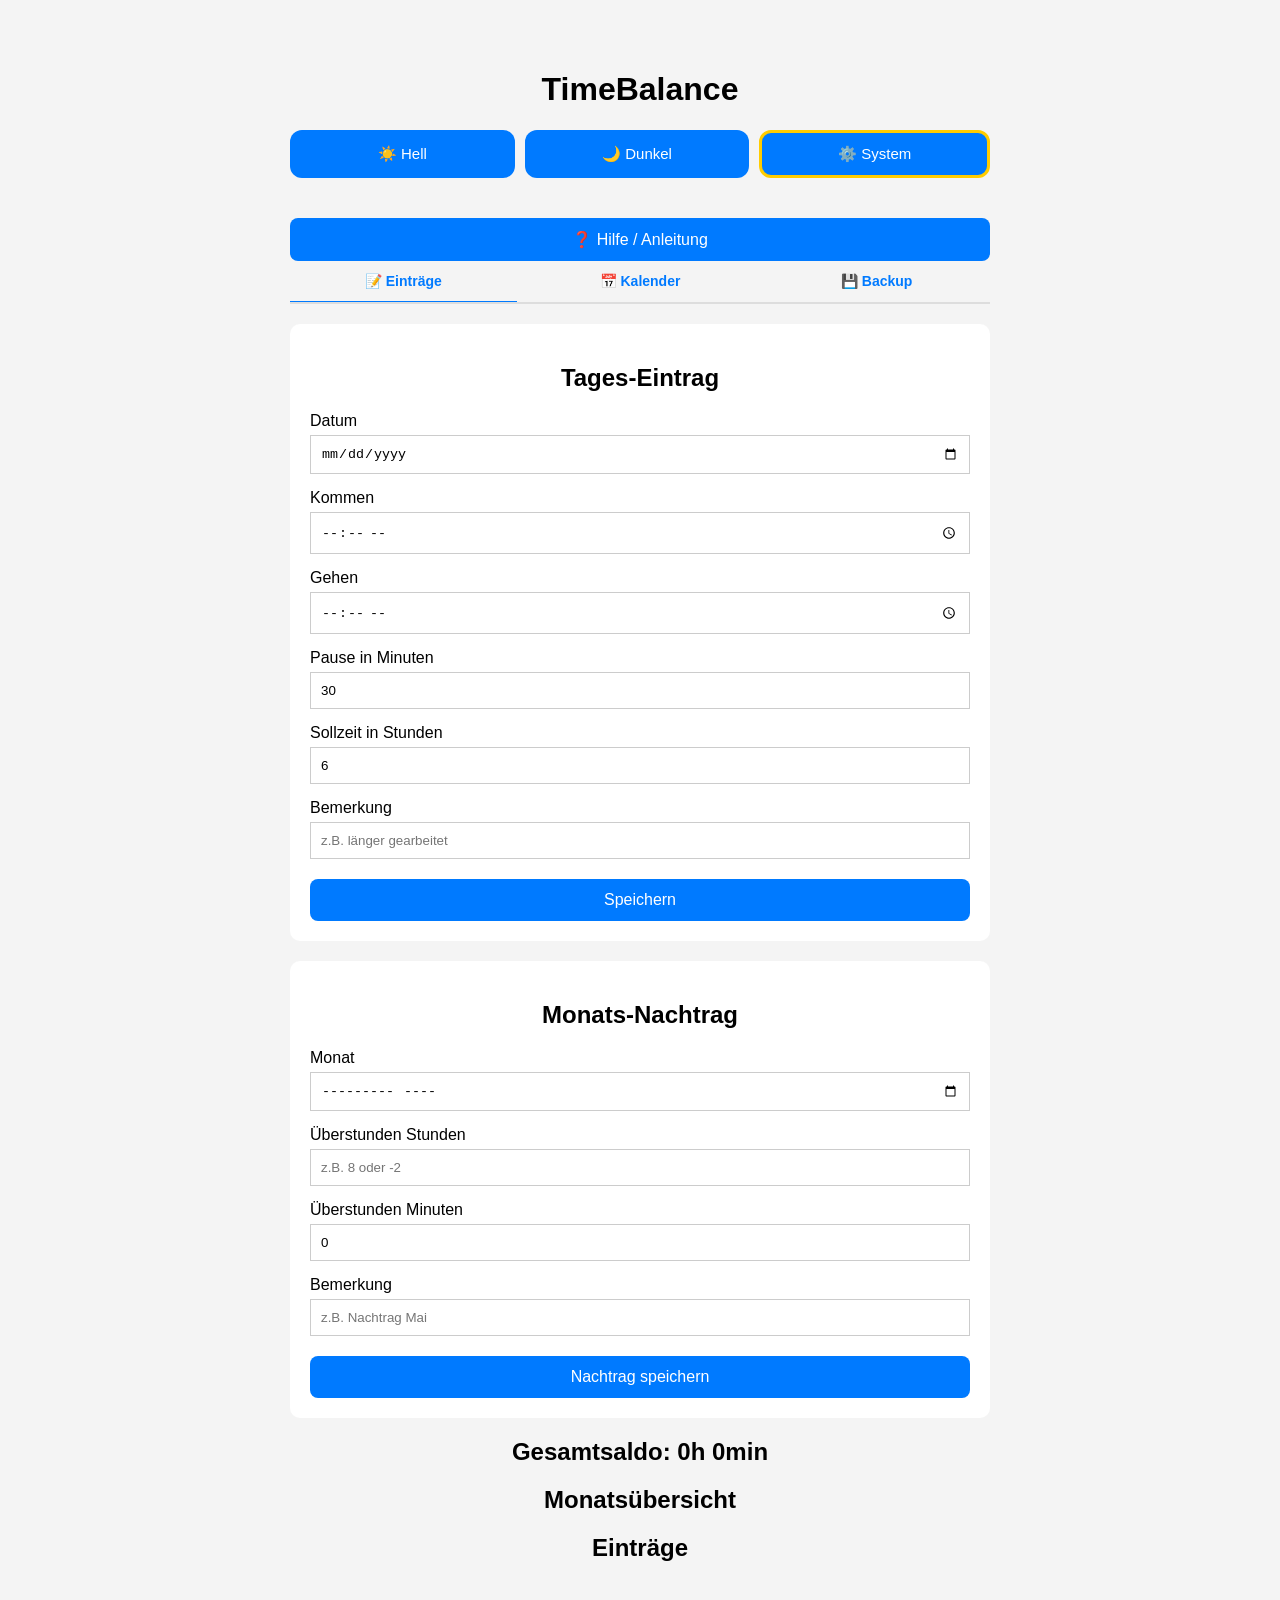
==== index.html @ 3b3cb882 "Update index.html" ====
<!DOCTYPE html>
<html lang="de">
<head>
    <meta charset="UTF-8">
    <meta name="viewport" content="width=device-width, initial-scale=1.0">
    <title>TimeBalance</title>

    <meta name="color-scheme" content="light dark">

    <link rel="icon" type="image/png" href="icon-192.png">
    <link rel="manifest" href="manifest.json">
    <meta name="theme-color" content="#007aff">

    <meta name="apple-mobile-web-app-capable" content="yes">
    <meta name="apple-mobile-web-app-title" content="TimeBalance">
    <link rel="apple-touch-icon" href="icon-192.png">

    <link rel="stylesheet" href="style.css">
</head>
<body>

    <h1>TimeBalance</h1>

    <div class="theme-switcher">
        <button type="button" class="theme-btn" data-theme-btn="light" onclick="setTheme('light')">
            ☀️ Hell
        </button>

        <button type="button" class="theme-btn" data-theme-btn="dark" onclick="setTheme('dark')">
            🌙 Dunkel
        </button>

        <button type="button" class="theme-btn" data-theme-btn="system" onclick="setTheme('system')">
            ⚙️ System
        </button>
    </div>

    <button onclick="hilfeAnzeigen()">❓ Hilfe / Anleitung</button>

    <div id="hilfeBox" style="display:none;">
        <h2>TimeBalance – Anleitung</h2>

        <h3>Tages-Eintrag</h3>
        <p>Datum, Kommen, Gehen, Pause und Sollzeit eintragen. TimeBalance berechnet automatisch die Überstunden.</p>

        <h3>Monats-Nachtrag</h3>
        <p>Wenn du nur die Monatssumme kennst, trage Stunden und Minuten getrennt ein.</p>
        <p><b>Beispiel:</b> Stunden 8 und Minuten 15 ergibt 8h 15min.</p>
        <p><b>Minus-Beispiel:</b> Stunden -2 und Minuten 30 ergibt -2h 30min.</p>

        <h3>Bearbeiten / Löschen</h3>
        <p>Tages-Einträge kannst du bearbeiten. Monats-Nachträge bitte löschen und neu anlegen.</p>

        <h3>Backup</h3>
        <p>Mit „Daten exportieren" sicherst du deine Daten als JSON-Datei.</p>
        <p>Auf dem iPhone öffnet sich das Teilen-Menü. Wähle z. B. „In Dateien sichern".</p>
        <p>Beim Import ersetzt die Backup-Datei die aktuellen Daten.</p>

        <h3>Kalender-Ansicht</h3>
        <p>Im Reiter "Kalender" kannst du alle Einträge eines Monats als Kalender-Grid sehen.</p>
        <p>🟢 Grün = Überstunden | 🔴 Rot = Minus | 💛 Gelb = Nachtrag</p>
        <p>Klick auf einen Tag um Details zu sehen.</p>

        <p><b>Version:</b> 1.3</p>

        <button onclick="hilfeAusblenden()">Schließen</button>
    </div>

    <div class="tabs">
        <button class="tab-btn active" onclick="switchTab('eintrag-tab', this)">📝 Einträge</button>
        <button class="tab-btn" onclick="switchTab('kalender-tab', this)">📅 Kalender</button>
        <button class="tab-btn" onclick="switchTab('backup-tab', this)">💾 Backup</button>
    </div>

    <div id="eintrag-tab" class="tab-content active">
        <div class="card">
            <h2>Tages-Eintrag</h2>

            <label>Datum</label>
            <input type="date" id="datum">

            <label>Kommen</label>
            <input type="time" id="kommen">

            <label>Gehen</label>
            <input type="time" id="gehen">

            <label>Pause in Minuten</label>
            <input type="number" id="pause" value="30">

            <label>Sollzeit in Stunden</label>
            <input type="number" id="sollzeit" step="0.01" value="6">

            <label>Bemerkung</label>
            <input type="text" id="bemerkung" placeholder="z.B. länger gearbeitet">

            <button id="speichernButton" onclick="speichern()">Speichern</button>
        </div>

        <div class="card">
            <h2>Monats-Nachtrag</h2>

            <label>Monat</label>
            <input type="month" id="nachtragMonat">

            <label>Überstunden Stunden</label>
            <input type="number" id="nachtragStunden" placeholder="z.B. 8 oder -2">

            <label>Überstunden Minuten</label>
            <input type="number" id="nachtragMinuten" min="0" max="59" value="0">

            <label>Bemerkung</label>
            <input type="text" id="nachtragBemerkung" placeholder="z.B. Nachtrag Mai">

            <button onclick="monatsNachtragSpeichern()">Nachtrag speichern</button>
        </div>

        <h2>Gesamtsaldo: <span id="saldo">0h 0min</span></h2>

        <h2>Monatsübersicht</h2>
        <div id="monatsuebersicht"></div>

        <h2>Einträge</h2>
        <div id="liste"></div>
    </div>

    <div id="kalender-tab" class="tab-content">
        <div class="card">
            <div class="kalender-header">
                <button class="nav-btn" onclick="vorherMonat()">⬅️</button>
                <h2 id="kalenderTitel">Juni 2026</h2>
                <button class="nav-btn" onclick="naechsterMonat()">➡️</button>
            </div>

            <div class="kalender-wochentage">
                <div class="wochentag">Mo</div>
                <div class="wochentag">Di</div>
                <div class="wochentag">Mi</div>
                <div class="wochentag">Do</div>
                <div class="wochentag">Fr</div>
                <div class="wochentag">Sa</div>
                <div class="wochentag">So</div>
            </div>

            <div id="kalender" class="kalender-grid"></div>
        </div>

        <div id="kalenderDetails" class="kalender-details-modal" style="display:none;">
            <div class="kalender-details-content">
                <h3>Details für <span id="selectedDate"></span></h3>
                <div id="selectedDateDetails"></div>
                <button onclick="closeDetails()">Zurück</button>
            </div>
        </div>
    </div>

    <div id="backup-tab" class="tab-content">
        <div class="card">
            <h2>Backup</h2>

            <button onclick="exportieren()">Daten exportieren</button>
            <button onclick="pdfAnsicht()">📄 PDF / Bericht anzeigen</button>

            <label>Backup importieren</label>
            <input type="file" id="importDatei" accept=".json,application/json" onchange="importieren(event)">
        </div>
    </div>

    <script src="app.js"></script>

    <script>
        if ('serviceWorker' in navigator) {
            navigator.serviceWorker.register('./service-worker.js');
        }
    </script>

</body>
</html>
---- style.css ----
:root {
    color-scheme: light dark;
}

html[data-theme="light"] {
    color-scheme: light;
}

html[data-theme="dark"] {
    color-scheme: dark;
}

body {
    font-family: Arial, sans-serif;
    max-width: 700px;
    margin: 30px auto;
    background: #f4f4f4;
    color: #000000;
    padding: 20px;
}

h1,
h2 {
    text-align: center;
}

.card,
.eintrag,
#hilfeBox {
    background: white;
    color: #000000;
    padding: 20px;
    border-radius: 10px;
    margin-bottom: 20px;
}

label {
    display: block;
    margin-top: 15px;
}

input,
select,
textarea {
    width: 100%;
    padding: 10px;
    margin-top: 5px;
    box-sizing: border-box;
    background: #ffffff;
    color: #000000;
    border: 1px solid #cccccc;
}

button {
    margin-top: 20px;
    width: 100%;
    padding: 12px;
    background: #007aff;
    color: white;
    border: none;
    border-radius: 8px;
    font-size: 16px;
    cursor: pointer;
}

button:active {
    opacity: 0.8;
}

.plus {
    color: green;
}

.minus {
    color: red;
}

/* Theme Buttons */

.theme-switcher {
    display: flex;
    gap: 10px;
    margin-bottom: 20px;
}

.theme-btn {
    flex: 1;
    margin-top: 0;
    padding: 12px;
    background: #007aff;
    color: white;
    border-radius: 12px;
    font-size: 15px;
}

.theme-active {
    border: 3px solid #ffcc00;
}

/* Hell erzwingen */

html[data-theme="light"] body {
    background: #f4f4f4;
    color: #000000;
}

html[data-theme="light"] h1,
html[data-theme="light"] h2,
html[data-theme="light"] h3,
html[data-theme="light"] label,
html[data-theme="light"] p,
html[data-theme="light"] span,
html[data-theme="light"] strong {
    color: #000000 !important;
}

html[data-theme="light"] .card,
html[data-theme="light"] .eintrag,
html[data-theme="light"] #hilfeBox {
    background: #ffffff !important;
    color: #000000 !important;
}

html[data-theme="light"] input,
html[data-theme="light"] select,
html[data-theme="light"] textarea {
    background: #ffffff !important;
    color: #000000 !important;
    border: 1px solid #cccccc;
}

html[data-theme="light"] input::placeholder {
    color: #999999;
}

/* Dunkel erzwingen */

html[data-theme="dark"] body {
    background: #121212;
    color: #ffffff;
}

html[data-theme="dark"] h1,
html[data-theme="dark"] h2,
html[data-theme="dark"] h3,
html[data-theme="dark"] label,
html[data-theme="dark"] p,
html[data-theme="dark"] span,
html[data-theme="dark"] strong {
    color: #ffffff !important;
}

html[data-theme="dark"] .card,
html[data-theme="dark"] .eintrag,
html[data-theme="dark"] #hilfeBox {
    background: #1e1e1e !important;
    color: #ffffff !important;
}

html[data-theme="dark"] input,
html[data-theme="dark"] select,
html[data-theme="dark"] textarea {
    background: #2b2b2b !important;
    color: #ffffff !important;
    border: 1px solid #555555;
}

html[data-theme="dark"] input::placeholder {
    color: #aaaaaa;
}

/* System Dark Mode */

@media (prefers-color-scheme: dark) {
    html[data-theme="system"] body {
        background: #121212;
        color: #ffffff;
    }

    html[data-theme="system"] h1,
    html[data-theme="system"] h2,
    html[data-theme="system"] h3,
    html[data-theme="system"] label,
    html[data-theme="system"] p,
    html[data-theme="system"] span,
    html[data-theme="system"] strong {
        color: #ffffff !important;
    }

    html[data-theme="system"] .card,
    html[data-theme="system"] .eintrag,
    html[data-theme="system"] #hilfeBox {
        background: #1e1e1e !important;
        color: #ffffff !important;
    }

    html[data-theme="system"] input,
    html[data-theme="system"] select,
    html[data-theme="system"] textarea {
        background: #2b2b2b !important;
        color: #ffffff !important;
        border: 1px solid #555555;
    }

    html[data-theme="system"] input::placeholder {
        color: #aaaaaa;
    }

    html[data-theme="system"] .wochentag {
        color: #aaa;
    }

    html[data-theme="system"] .tabs {
        border-bottom-color: #555;
    }

    html[data-theme="system"] .tab-btn {
        color: #66b3ff;
    }

    html[data-theme="system"] .tab-btn.active {
        color: #66b3ff;
        border-bottom-color: #66b3ff;
    }

    html[data-theme="system"] .kalender-tag {
        background: #2b2b2b;
        border-color: #444;
        color: #ccc;
    }

    html[data-theme="system"] .kalender-tag.plus {
        background: #1e5e2c;
        border-color: #28a745;
        color: #6ee989;
    }

    html[data-theme="system"] .kalender-tag.minus {
        background: #5e1e1e;
        border-color: #dc3545;
        color: #ff6b6b;
    }

    html[data-theme="system"] .kalender-tag.neutral {
        background: #3a3a3a;
        border-color: #666;
        color: #bbb;
    }

    html[data-theme="system"] .kalender-tag.nachtrag {
        background: #4a4a1e;
        border-color: #ffc107;
        color: #ffd700;
    }
}

/* TAB NAVIGATION */

.tabs {
    display: flex;
    gap: 10px;
    margin-bottom: 20px;
    border-bottom: 2px solid #ddd;
    overflow-x: auto;
}

.tab-btn {
    flex: 1;
    margin: 0;
    margin-bottom: -2px;
    padding: 12px;
    background: transparent;
    color: #007aff;
    border: none;
    border-bottom: 3px solid transparent;
    border-radius: 0;
    font-size: 14px;
    font-weight: bold;
    cursor: pointer;
    white-space: nowrap;
}

.tab-btn:hover {
    background: rgba(0, 122, 255, 0.1);
}

.tab-btn.active {
    color: #007aff;
    border-bottom-color: #007aff;
}

html[data-theme="dark"] .tabs {
    border-bottom-color: #555;
}

html[data-theme="dark"] .tab-btn {
    color: #66b3ff;
}

html[data-theme="dark"] .tab-btn.active {
    color: #66b3ff;
    border-bottom-color: #66b3ff;
}

/* TAB CONTENT */

.tab-content {
    display: none;
}

.tab-content.active {
    display: block;
}

/* KALENDER STYLES */

.kalender-header {
    display: flex;
    justify-content: space-between;
    align-items: center;
    margin-bottom: 20px;
}

.kalender-header h2 {
    margin: 0;
    flex: 1;
    text-align: center;
}

.nav-btn {
    width: auto;
    padding: 10px 15px;
    margin: 0;
    background: #007aff;
    color: white;
    border: none;
    border-radius: 8px;
    font-size: 16px;
    cursor: pointer;
}

.nav-btn:active {
    opacity: 0.8;
}

.kalender-wochentage {
    display: grid;
    grid-template-columns: repeat(7, 1fr);
    gap: 5px;
    margin-bottom: 10px;
    font-weight: bold;
    text-align: center;
}

.wochentag {
    padding: 10px;
    color: #666;
    font-size: 12px;
}

html[data-theme="dark"] .wochentag {
    color: #aaa;
}

.kalender-grid {
    display: grid;
    grid-template-columns: repeat(7, 1fr);
    gap: 5px;
    margin-bottom: 20px;
}

.kalender-tag {
    aspect-ratio: 1;
    padding: 10px;
    border: 1px solid #ddd;
    border-radius: 8px;
    text-align: center;
    cursor: pointer;
    font-size: 13px;
    display: flex;
    flex-direction: column;
    justify-content: space-between;
    background: #f9f9f9;
    color: #000;
    transition: all 0.2s ease;
}

.kalender-tag:hover {
    transform: scale(1.05);
    box-shadow: 0 2px 8px rgba(0, 122, 255, 0.3);
}

.kalender-tag.leer {
    background: transparent;
    border: none;
    cursor: default;
}

.kalender-tag.leer:hover {
    transform: none;
    box-shadow: none;
}

.kalender-tag.plus {
    background: #d4edda;
    border-color: #28a745;
    color: #155724;
}

.kalender-tag.minus {
    background: #f8d7da;
    border-color: #dc3545;
    color: #721c24;
}

.kalender-tag.neutral {
    background: #e2e3e5;
    border-color: #d6d8db;
    color: #383d41;
}

.kalender-tag.nachtrag {
    background: #fff3cd;
    border-color: #ffc107;
    color: #856404;
}

html[data-theme="dark"] .kalender-tag {
    background: #2b2b2b;
    border-color: #444;
    color: #ccc;
}

html[data-theme="dark"] .kalender-tag.plus {
    background: #1e5e2c;
    border-color: #28a745;
    color: #6ee989;
}

html[data-theme="dark"] .kalender-tag.minus {
    background: #5e1e1e;
    border-color: #dc3545;
    color: #ff6b6b;
}

html[data-theme="dark"] .kalender-tag.neutral {
    background: #3a3a3a;
    border-color: #666;
    color: #bbb;
}

html[data-theme="dark"] .kalender-tag.nachtrag {
    background: #4a4a1e;
    border-color: #ffc107;
    color: #ffd700;
}

.tag-nummer {
    font-weight: bold;
    font-size: 14px;
}

.tag-wert {
    font-size: 11px;
    font-weight: bold;
    margin-top: 3px;
}

html[data-theme="light"] .tab-btn {
    color: #007aff;
}

/* Heutigen Tag im Kalender markieren */

.kalender-tag.heute {
    border: 3px solid #ff9500 !important;
    box-shadow: 0 0 10px rgba(255, 149, 0, 0.8);
    transform: scale(1.03);
}

html[data-theme="dark"] .kalender-tag.heute,
html[data-theme="system"] .kalender-tag.heute {
    border: 3px solid #ffcc00 !important;
    box-shadow: 0 0 12px rgba(255, 204, 0, 0.9);
}
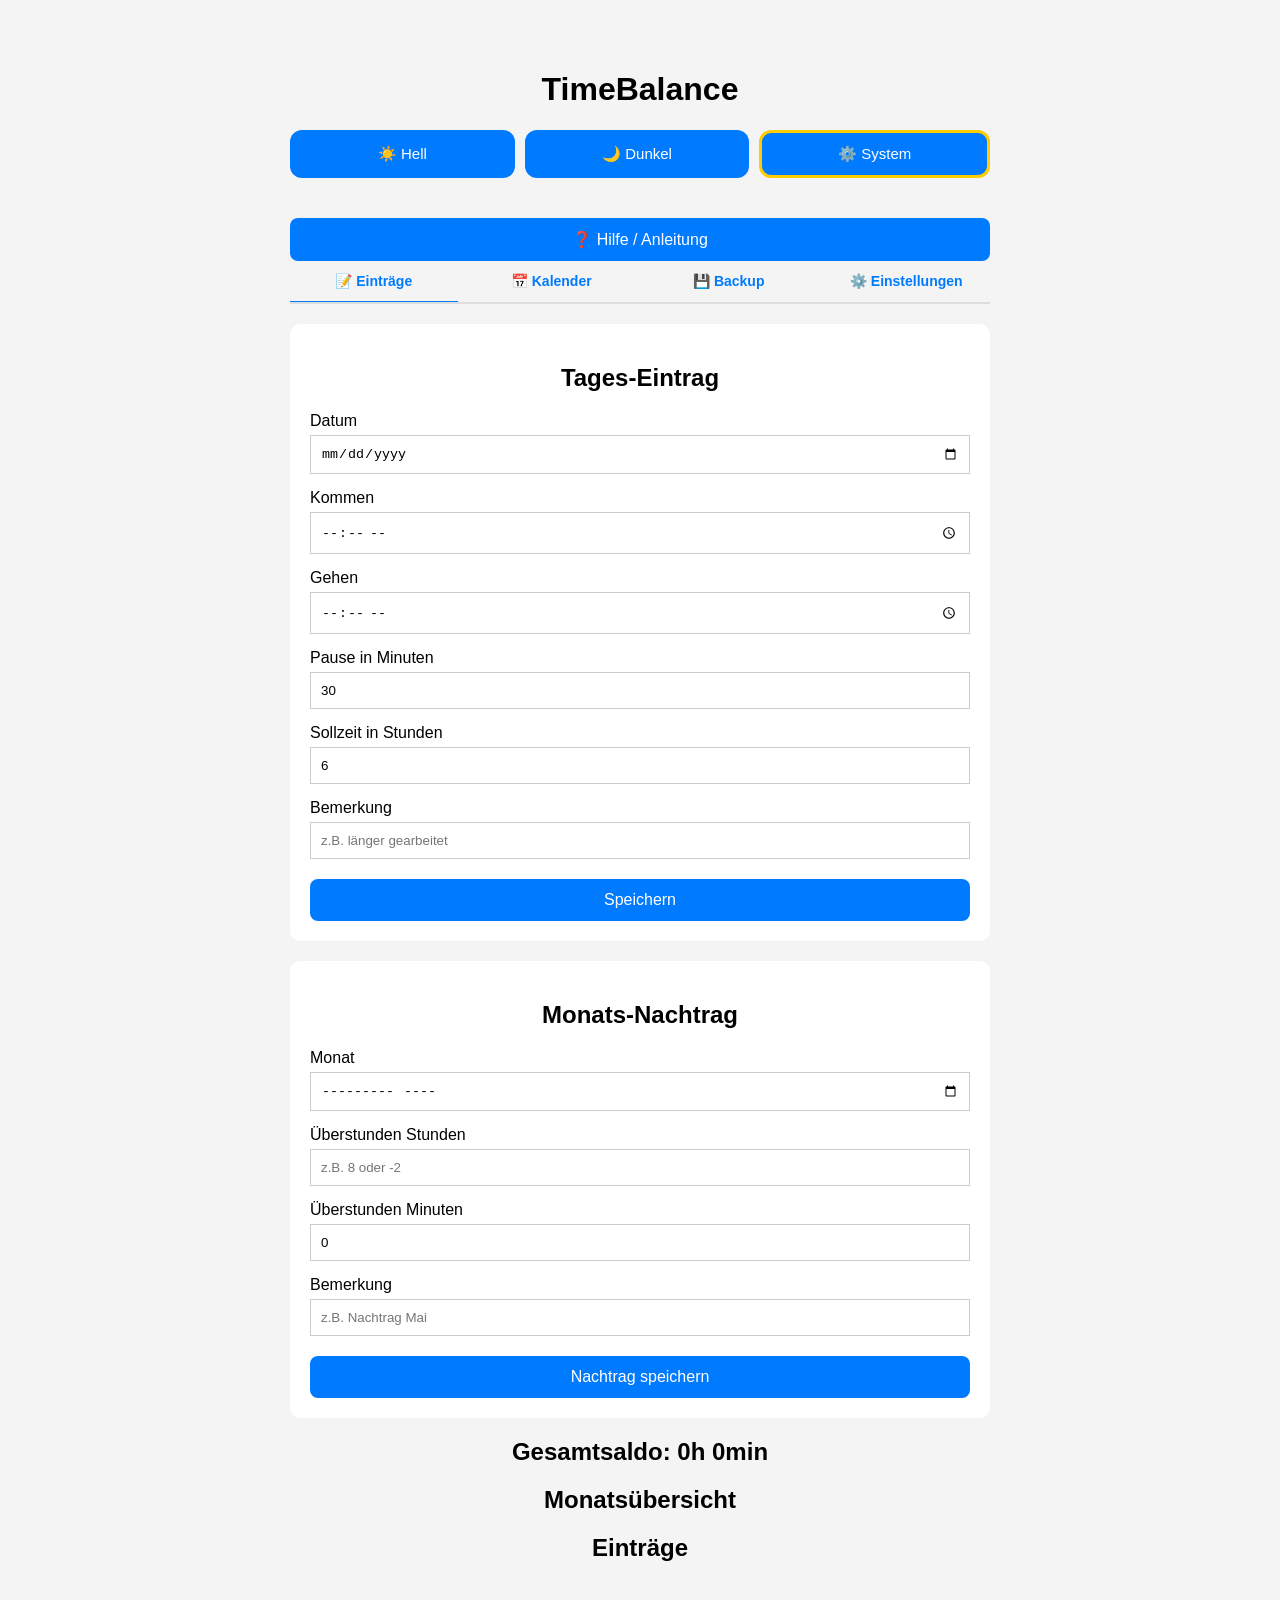
==== commit 58fdac93: "Enable settings tab for version 1.5" ====
--- a/index.html
+++ b/index.html
@@ -48,20 +48,26 @@
         <p><b>Beispiel:</b> Stunden 8 und Minuten 15 ergibt 8h 15min.</p>
         <p><b>Minus-Beispiel:</b> Stunden -2 und Minuten 30 ergibt -2h 30min.</p>
 
+        <h3>Einstellungen</h3>
+        <p>Im Reiter „Einstellungen" kannst du Name, Firma, Abteilung und Personalnummer für den PDF-Bericht speichern.</p>
+
         <h3>Bearbeiten / Löschen</h3>
         <p>Tages-Einträge kannst du bearbeiten. Monats-Nachträge bitte löschen und neu anlegen.</p>
 
         <h3>Backup</h3>
         <p>Mit „Daten exportieren" sicherst du deine Daten als JSON-Datei.</p>
         <p>Auf dem iPhone öffnet sich das Teilen-Menü. Wähle z. B. „In Dateien sichern".</p>
-        <p>Beim Import ersetzt die Backup-Datei die aktuellen Daten.</p>
+        <p>Beim Import ersetzt die Backup-Datei die aktuellen Daten und übernimmt vorhandene Einstellungen.</p>
+
+        <h3>PDF / Bericht</h3>
+        <p>Im Reiter "Backup" kannst du vor dem PDF-Bericht auswählen, ob alle Einträge, ein ganzes Jahr oder nur ein bestimmter Monat ausgegeben werden sollen.</p>
 
         <h3>Kalender-Ansicht</h3>
         <p>Im Reiter "Kalender" kannst du alle Einträge eines Monats als Kalender-Grid sehen.</p>
         <p>🟢 Grün = Überstunden | 🔴 Rot = Minus | 💛 Gelb = Nachtrag</p>
         <p>Klick auf einen Tag um Details zu sehen.</p>
 
-        <p><b>Version:</b> 1.3</p>
+        <p><b>Version:</b> 1.5</p>
 
         <button onclick="hilfeAusblenden()">Schließen</button>
     </div>
@@ -70,6 +76,7 @@
         <button class="tab-btn active" onclick="switchTab('eintrag-tab', this)">📝 Einträge</button>
         <button class="tab-btn" onclick="switchTab('kalender-tab', this)">📅 Kalender</button>
         <button class="tab-btn" onclick="switchTab('backup-tab', this)">💾 Backup</button>
+        <button class="tab-btn" onclick="switchTab('einstellungen-tab', this)">⚙️ Einstellungen</button>
     </div>
 
     <div id="eintrag-tab" class="tab-content active">
@@ -159,20 +166,63 @@
             <h2>Backup</h2>
 
             <button onclick="exportieren()">Daten exportieren</button>
-            <button onclick="pdfAnsicht()">📄 PDF / Bericht anzeigen</button>
+
+            <h2>PDF / Bericht</h2>
+
+            <label>Zeitraum auswählen</label>
+            <select id="pdfZeitraum" onchange="pdfAuswahlAktualisieren()">
+                <option value="alle">Alle Einträge</option>
+                <option value="jahr">Ganzes Jahr</option>
+                <option value="monat">Bestimmter Monat</option>
+            </select>
+
+            <div id="pdfJahrBox" style="display:none;">
+                <label>Jahr</label>
+                <input type="number" id="pdfJahr" min="2000" max="2100" step="1">
+            </div>
+
+            <div id="pdfMonatBox" style="display:none;">
+                <label>Monat</label>
+                <input type="month" id="pdfMonat">
+            </div>
+
+            <button onclick="pdfAnsichtMitAuswahl()">📄 PDF / Bericht anzeigen</button>
 
             <label>Backup importieren</label>
             <input type="file" id="importDatei" accept=".json,application/json" onchange="importieren(event)">
         </div>
     </div>
 
+    <div id="einstellungen-tab" class="tab-content">
+        <div class="card">
+            <h2>⚙️ Einstellungen</h2>
+            <p>Diese Angaben erscheinen später im PDF-Bericht.</p>
+
+            <label>Name</label>
+            <input type="text" id="einstellungName" placeholder="z.B. Cengiz Spallek">
+
+            <label>Firma</label>
+            <input type="text" id="einstellungFirma" placeholder="z.B. Deutsche Telekom">
+
+            <label>Abteilung</label>
+            <input type="text" id="einstellungAbteilung" placeholder="z.B. Wholesale">
+
+            <label>Personalnummer</label>
+            <input type="text" id="einstellungPersonalnummer" placeholder="optional">
+
+            <button onclick="speichereEinstellungen()">Einstellungen speichern</button>
+        </div>
+    </div>
+
     <script src="app.js"></script>
+    <script src="pdf.js"></script>
+    <script src="date-format.js"></script>
+    <script src="settings.js"></script>
 
     <script>
         if ('serviceWorker' in navigator) {
             navigator.serviceWorker.register('./service-worker.js');
         }
     </script>
-
 </body>
 </html>
--- a/style.css
+++ b/style.css
@@ -483,3 +483,13 @@
     border: 3px solid #ffcc00 !important;
     box-shadow: 0 0 12px rgba(255, 204, 0, 0.9);
 }
+.kalender-tag.ausgewaehlt {
+    border: 4px solid #00c853 !important;
+    box-shadow: 0 0 14px rgba(0, 200, 83, 0.9);
+}
+
+html[data-theme="dark"] .kalender-tag.ausgewaehlt,
+html[data-theme="system"] .kalender-tag.ausgewaehlt {
+    border: 4px solid #00e676 !important;
+    box-shadow: 0 0 16px rgba(0, 230, 118, 0.95);
+}
